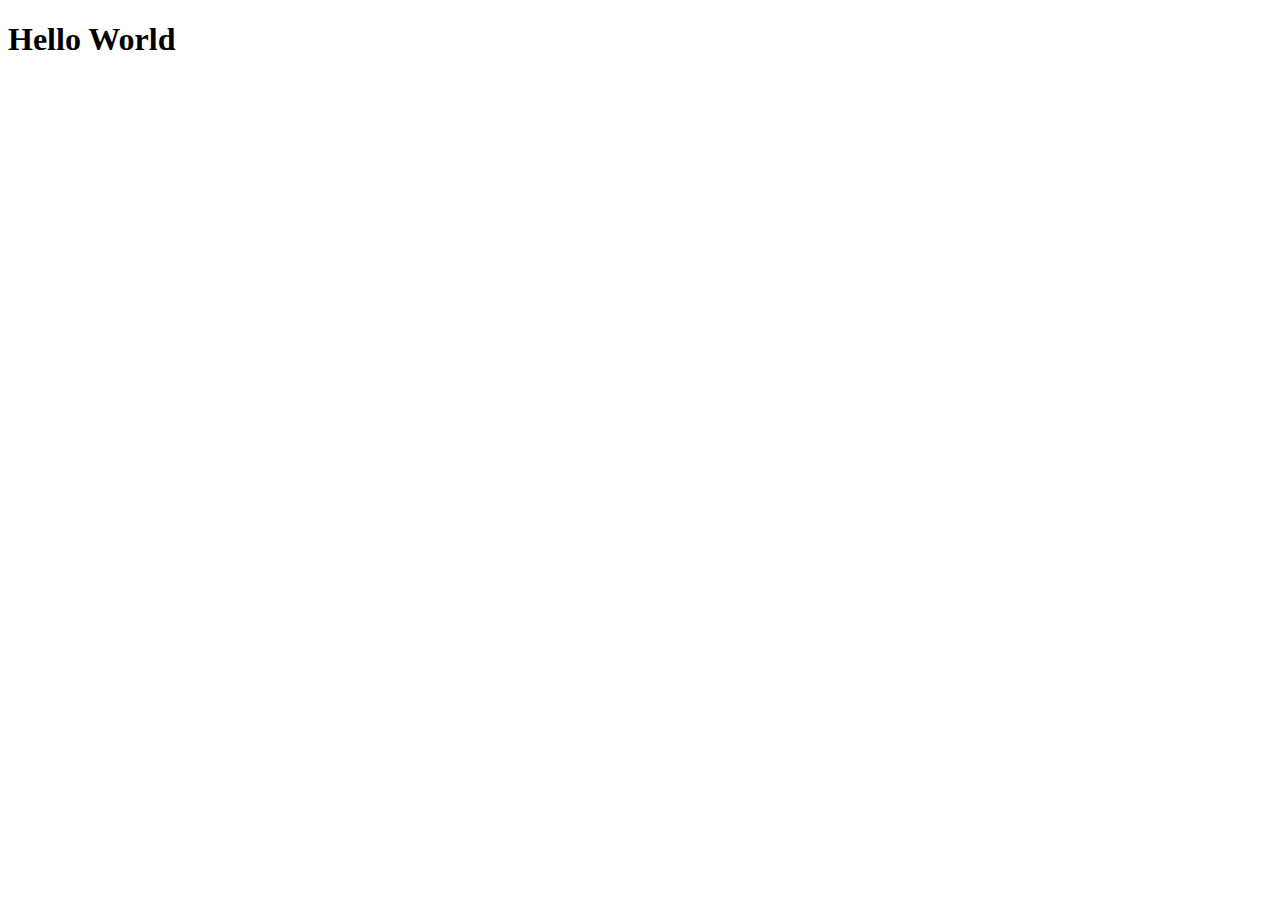
==== index.html @ 10b89922 "first commit" ====
<!doctype html>
<html lang="en">
  <head>
    <meta charset="UTF-8" />
    <link rel="icon" type="image/svg+xml" href="/vite.svg" />
    <meta name="viewport" content="width=device-width, initial-scale=1.0" />
    <title>Vite App</title>
    <link rel="stylesheet" href="style.css">
  </head>
  <body>
    <h1>Hello World</h1>
    <script src="main.js"></script>
  </body>
</html>
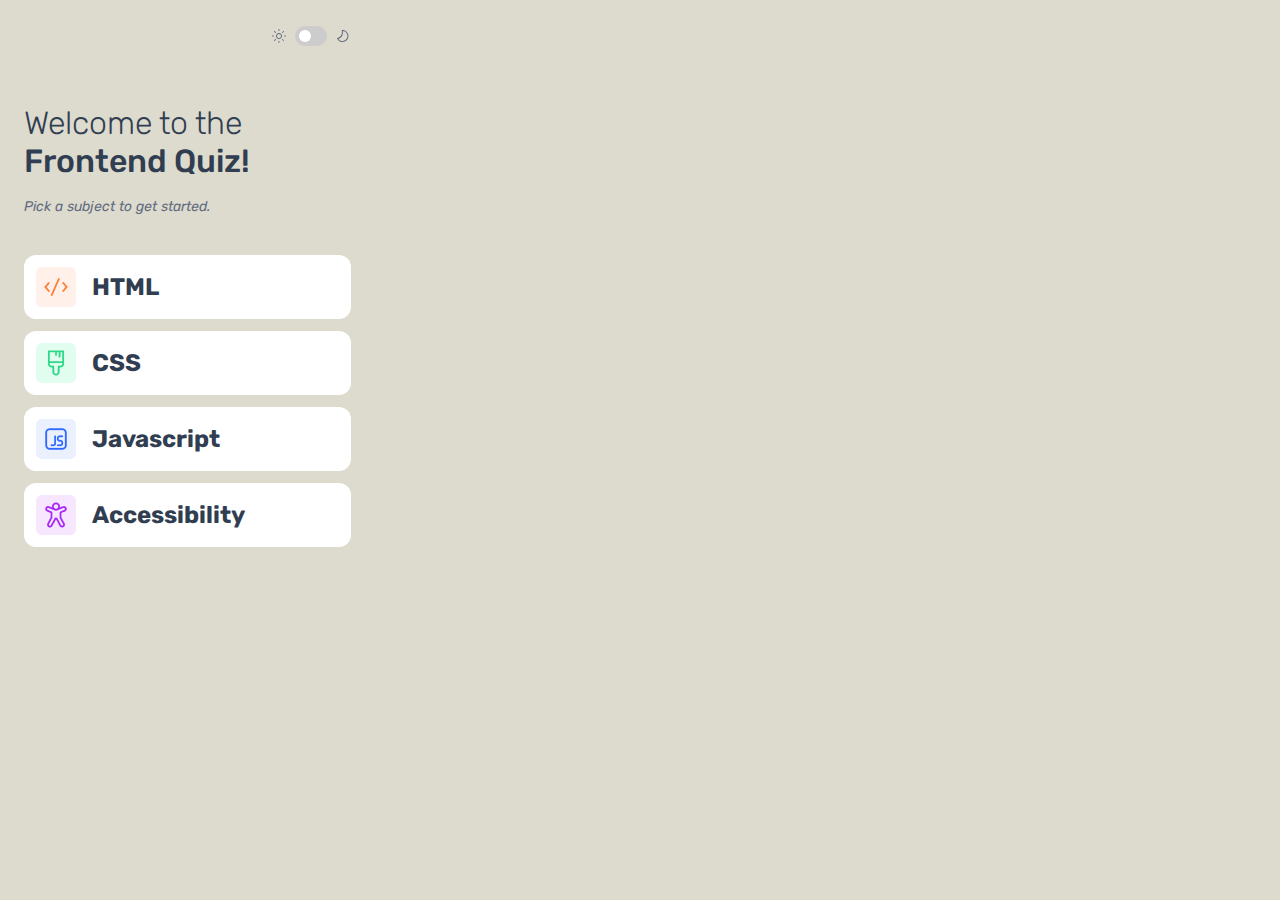
==== commit 65bde6f7: "quiz not finished" ====
--- a/index.html
+++ b/index.html
@@ -6,9 +6,41 @@
     <meta name="viewport" content="width=device-width, initial-scale=1.0" />
     <title>Vite App</title>
     <link rel="stylesheet" href="style.css">
+    <link rel="stylesheet" href="toggle.css">
   </head>
   <body>
-    <h1>Hello World</h1>
+    <header>
+      <img src="./public/fluent_weather-sunny-16-regular.svg" alt="sun">
+      <label class="switch">
+        <input type="checkbox">
+        <span class="slider round"></span>
+      </label>
+      <img src="./public/fluent_weather-moon-16-regular.svg" alt="moon">
+  </header>
+  <main>
+    <h1>Welcome to the <span>Frontend Quiz!</span></h1>
+    <i>Pick a subject to get started.</i>
+    <section>
+      <a href="./question_html.html">
+    <div class="competence">
+      <img src="./public/HTML.png" alt="html">
+      <h2>HTML</h2>
+    </div>
+  </a>
+    <div class="competence">
+      <img src="./public/CSS.png" alt="css">
+      <h2>CSS</h2>
+    </div>
+    <div class="competence">
+      <img src="./public/JS.png" alt="js">
+      <h2>Javascript</h2>
+    </div>
+      <div class="competence" >
+      <img src="./public/ACCESSIBILITY.png" alt="accessibility">
+      <h2>Accessibility</h2>
+    </div>
+  </section>
+  </main>
     <script src="main.js"></script>
   </body>
 </html>
--- a/style.css
+++ b/style.css
@@ -0,0 +1,67 @@
+@import url('https://fonts.googleapis.com/css2?family=Rubik:ital,wght@0,500;1,500&display=swap');
+@import url('https://fonts.googleapis.com/css2?family=Rubik:ital,wght@0,300;1,300&display=swap');
+@import url('https://fonts.googleapis.com/css2?family=Rubik:ital@0;1&display=swap');
+:root {
+  --light: 300; 
+  --regular: 400;
+  --medium: 500;
+  --grey_navy: #626C7F; 
+  --dark_navy: #313E51;
+  --italic: 14px;
+}
+* {
+    padding: 0;
+    margin: 0;
+    box-sizing: border-box;
+}
+body {
+    background-color: rgb(221, 218, 206);
+    color: var(--dark_navy);
+    font-family: "Rubik", sans-serif;
+    font-optical-sizing: auto;
+    font-weight: var(--light);
+    font-style: normal;
+}
+header {
+    display: flex;
+    align-items: center; justify-content: start;
+    margin: 26px 24px 58px 271px;
+    gap: 8px;
+} 
+main {
+    padding: 0px 24px;
+}
+h1 {
+    font-weight: 300;
+    width: 283px;
+    margin-bottom: 16px;
+}
+span {
+    font-weight: 500;
+}
+i {
+    font-weight: 400;
+    color: var(--grey_navy);
+    font-size: var(--italic);
+    margin-bottom: 40px;
+}
+.competence {
+    display: flex;
+    align-items: center; justify-content: start;
+    background-color: #fff;
+    padding-left: 12px;
+    width: 327px;
+    height: 64px;
+    border-radius: 12px;
+    gap: 16px;
+}
+section {
+    display: flex;
+    flex-direction: column;
+    gap: 12px;
+    margin-top: 40px;
+}
+a {
+    color: var(--dark_navy);
+    text-decoration: none;
+}--- a/toggle.css
+++ b/toggle.css
@@ -0,0 +1,55 @@
+.switch {
+    position: relative;
+    display: inline-block;
+    width: 32px;
+    height: 20px;
+  }
+  .switch input {
+    opacity: 0;
+    width: 0;
+    height: 0;
+  }
+  .slider {
+    position: absolute;
+    cursor: pointer;
+    top: 0;
+    left: 0;
+    right: 0;
+    bottom: 0;
+    background-color: #ccc;
+    -webkit-transition: .4s;
+    transition: .4s;
+  }
+  
+  .slider:before {
+    position: absolute;
+    content: "";
+    height: 12px;
+    width: 12px;
+    left: 4px;
+    bottom: 4px;
+    background-color: white;
+    -webkit-transition: .4s;
+    transition: .4s;
+  }
+  
+  input:checked + .slider {
+    background-color: #A729F5;
+  }
+  
+  input:focus + .slider {
+    box-shadow: 0 0 1px #A729F5;
+  }
+  
+  input:checked + .slider:before {
+    -webkit-transform: translateX(12px);
+    -ms-transform: translateX(12px);
+    transform: translateX(12px);
+  }
+  .slider.round {
+    border-radius: 34px;
+  }
+  
+  .slider.round:before {
+    border-radius: 50%;
+  }
